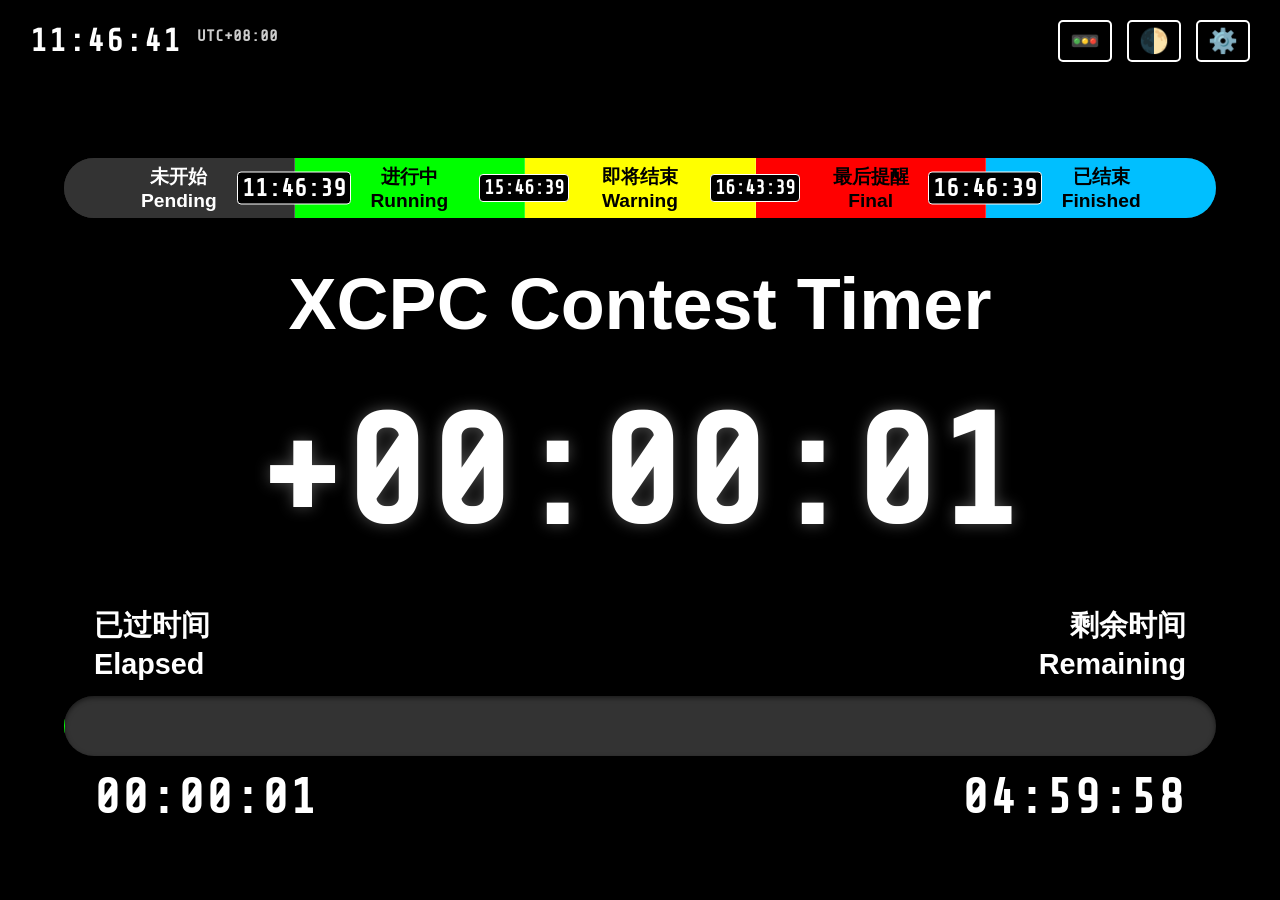
==== index.html @ 19e82dc2 "Initial commit" ====
<!DOCTYPE html>
<html lang="zh-CN">

<head>
    <meta charset="UTF-8">
    <meta name="viewport" content="width=device-width, initial-scale=1.0">
    <title>TIME</title>
    <link rel="icon" href="data:image/svg+xml,<svg xmlns=%22http://www.w3.org/2000/svg%22 viewBox=%220 0 100 100%22><text y=%22.9em%22 font-size=%2290%22>⏳</text></svg>">
    <link rel="stylesheet" href="style.css">
</head>

<body class="dark-mode">
    <div id="settings-modal" class="modal hidden">
        <div class="modal-content">
            <h2 style="margin-bottom: 5px;">设置</h2>
            <div style="text-align: center; font-size: 0.9rem; opacity: 0.9; font-weight: bold; margin-bottom: 20px; text-transform: uppercase; font-family: 'Share Tech Mono', monospace;">Settings</div>
            <div class="form-group">
                <label for="timezone-offset">时区调整 Time Zone (UTC Offset)</label>
                <div style="display: flex; gap: 5px;">
                    <input type="text" id="timezone-offset" placeholder="+08:00" value="+08:00" style="text-align: left; flex: 1;">
                    <button type="button" id="tz-btn-down" style="padding: 0 15px; font-size: 1.5rem; flex-shrink: 0;" title="减少时区">-</button>
                    <button type="button" id="tz-btn-up" style="padding: 0 15px; font-size: 1.5rem; flex-shrink: 0;" title="增加时区">+</button>
                </div>
            </div>
            <div class="form-group">
                <label for="page-title">页面标题 Page Title</label>
                <input type="text" id="page-title" value="TIME">
            </div>
            <div class="form-group">
                <label for="start-time">开始时间 Start Time</label>
                <input type="datetime-local" id="start-time" step="1">
            </div>
            <div class="form-group">
                <label for="end-time">结束时间 End Time</label>
                <input type="datetime-local" id="end-time" step="1">
            </div>
            <div class="form-group">
                <label for="warning-ratio">提醒比例 Warning Ratio</label>
                <div style="display: flex; gap: 5px;">
                    <input type="text" id="warning-ratio" value="0.20" style="text-align: left; flex: 1;" title="比例">
                    <div style="position: relative; flex: 1;">
                        <input type="text" id="warning-time" style="text-align: left; padding-right: 35px; width: 100%;" title="对应时间">
                        <span style="position: absolute; right: 10px; top: 50%; transform: translateY(-50%); opacity: 0.8; font-size: 0.9rem; pointer-events: none; font-family: 'Share Tech Mono', monospace;">min</span>
                    </div>
                    <button type="button" id="wr-btn-down" style="padding: 0 15px; font-size: 1.5rem; flex-shrink: 0;" title="减少">-</button>
                    <button type="button" id="wr-btn-up" style="padding: 0 15px; font-size: 1.5rem; flex-shrink: 0;" title="增加">+</button>
                </div>
            </div>
            <div class="form-group">
                <label for="final-warning">最后提醒 Final Warning</label>
                <div style="display: flex; gap: 5px;">
                    <div style="position: relative; flex: 1;">
                        <input type="text" id="final-warning" value="3" style="text-align: left; padding-right: 35px;">
                        <span style="position: absolute; right: 10px; top: 50%; transform: translateY(-50%); opacity: 0.8; font-size: 0.9rem; pointer-events: none; font-family: 'Share Tech Mono', monospace;">min</span>
                    </div>
                    <button type="button" id="fw-btn-down" style="padding: 0 15px; font-size: 1.5rem; flex-shrink: 0;" title="减少">-</button>
                    <button type="button" id="fw-btn-up" style="padding: 0 15px; font-size: 1.5rem; flex-shrink: 0;" title="增加">+</button>
                </div>
            </div>
            <div class="modal-actions">
                <button id="save-settings-btn" style="display: flex; flex-direction: column; align-items: center; gap: 4px; margin: 0 auto;">
                    <span style="font-weight: bold;">保存关闭</span>
                    <span style="font-size: 0.8em; opacity: 0.9; font-weight: bold; font-family: 'Share Tech Mono', monospace;">Save & Close</span>
                </button>
            </div>
        </div>
    </div>

    <header>
        <div class="top-left">
            <span id="current-time-display" class="time-text small-clock" title="当前时间">00:00:00</span>
            <sup id="timezone-display" class="timezone-sup" title="当前时区">UTC</sup>
        </div>
        <div class="top-right">
            <button id="legend-toggle" title="显示/隐藏说明进度条">🚥</button>
            <button id="theme-toggle" title="切换纯黑 / 纯白模式">🌓</button>
            <button id="settings-toggle" title="设定">⚙️</button>
        </div>
    </header>

    <main class="center-stage">
        <div id="legend-bar-container" class="legend-container">
            <div class="legend-segment empty-segment">
                <span class="cn">未开始</span>
                <span class="en">Pending</span>
                <div id="marker-1" class="legend-marker"></div>
            </div>
            <div class="legend-segment green-segment">
                <span class="cn">进行中</span>
                <span class="en">Running</span>
                <div id="marker-2" class="legend-marker"></div>
            </div>
            <div class="legend-segment yellow-segment">
                <span class="cn">即将结束</span>
                <span class="en">Warning</span>
                <div id="marker-3" class="legend-marker"></div>
            </div>
            <div class="legend-segment red-segment">
                <span class="cn">最后提醒</span>
                <span class="en">Final</span>
                <div id="marker-4" class="legend-marker"></div>
            </div>
            <div class="legend-segment blue-segment">
                <span class="cn">已结束</span>
                <span class="en">Finished</span>
            </div>
        </div>
        
        <h1 id="main-title">TIME</h1>
        <div class="big-text-container">
            <div id="big-text" class="time-text display-clock">+00:00:00</div>
        </div>

        <div class="progress-section">
            <div class="progress-labels-top">
                <div class="left-text">
                    <span class="label">已过时间</span>
                    <span class="label">Elapsed</span>
                </div>
                <div class="right-text">
                    <span class="label">剩余时间</span>
                    <span class="label">Remaining</span>
                </div>
            </div>

            <div class="progress-bar-container">
                <div id="progress-bar-fill" class="progress-bar"></div>
            </div>

            <div class="progress-labels-bottom">
                <div class="left-time">
                    <span id="elapsed-time" class="time-text medium-clock">00:00:00</span>
                </div>
                <div class="right-time">
                    <span id="remaining-time" class="time-text medium-clock">00:00:00</span>
                </div>
            </div>
        </div>
    </main>

    <script src="script.js"></script>
</body>

</html>
---- style.css ----
@font-face {
    font-family: 'Share Tech Mono';
    src: url('./ShareTechMono.woff2') format('woff2');
    font-weight: normal;
    font-style: normal;
    font-display: swap;
}

:root {
    --bg-color: #ffffff;
    --text-color: #000000;
    --bar-bg: #dddddd;
    --modal-bg: rgba(255, 255, 255, 0.95);
    --modal-border: #000000;
}

body.dark-mode {
    --bg-color: #000000;
    --text-color: #ffffff;
    --bar-bg: #333333;
    --modal-bg: rgba(0, 0, 0, 0.95);
    --modal-border: #ffffff;
}

* {
    box-sizing: border-box;
    margin: 0;
    padding: 0;
}

body {
    background-color: var(--bg-color);
    color: var(--text-color);
    font-family: -apple-system, BlinkMacSystemFont, "Segoe UI", Roboto, Helvetica, Arial, sans-serif;
    transition: background-color 0.3s, color 0.3s;
    height: 100vh;
    display: flex;
    flex-direction: column;
    overflow: hidden;
}

.time-text {
    font-family: 'Share Tech Mono', Consolas, 'Courier New', monospace;
    font-weight: bold;
    letter-spacing: 2px;
}

header {
    display: flex;
    justify-content: space-between;
    padding: 20px 30px;
}

.top-left {
    display: flex;
    align-items: center;
    gap: 15px;
}

.label {
    font-size: 1.8rem;
    font-weight: bold;
}

.small-clock {
    font-size: 2rem;
}

.timezone-sup {
    font-family: 'Share Tech Mono', Consolas, monospace;
    font-size: 1rem;
    font-weight: bold;
    opacity: 0.8;
    transform: translateY(-5px);
}

.top-right {
    display: flex;
    gap: 15px;
}

button {
    background: none;
    border: 2px solid var(--text-color);
    color: var(--text-color);
    font-size: 1.5rem;
    cursor: pointer;
    padding: 5px 10px;
    border-radius: 5px;
    font-family: inherit;
    transition: transform 0.2s;
}

button:hover {
    transform: scale(1.05);
}

.center-stage {
    flex: 1;
    display: flex;
    flex-direction: column;
    justify-content: center;
    align-items: center;
    padding: 0 5%;
}

#main-title {
    font-size: 4.5rem;
    margin-bottom: 2vh;
    text-align: center;
}

.big-text-container {
    height: 25vh;
    display: flex;
    justify-content: center;
    align-items: center;
}

.display-clock {
    font-size: 12vw;
    text-shadow: 0 0 10px rgba(0, 0, 0, 0.5);
    line-height: 1;
}

body.dark-mode .display-clock {
    text-shadow: 0 0 15px rgba(255, 255, 255, 0.3);
}

.progress-section {
    width: 100%;
    margin-top: 2vh;
}

.progress-labels-top {
    display: flex;
    justify-content: space-between;
    margin-bottom: 15px;
    padding: 0 30px;
    width: 100%;
}

.progress-labels-bottom {
    display: flex;
    justify-content: space-between;
    margin-top: 15px;
    padding: 0 30px;
    width: 100%;
}

.left-text,
.right-text {
    display: flex;
    flex-direction: column;
    gap: 2px;
}

.right-text {
    align-items: flex-end;
}

.left-time {
    display: flex;
    justify-content: flex-start;
}

.right-time {
    display: flex;
    justify-content: flex-end;
}

.medium-clock {
    font-size: 3rem;
}

.progress-bar-container {
    width: 100%;
    height: 60px;
    background-color: var(--bar-bg);
    border-radius: 30px;
    overflow: hidden;
    box-shadow: inset 0 2px 5px rgba(0, 0, 0, 0.5);
}

.progress-bar {
    height: 100%;
    width: 0%;
    background-color: #00ff00;
    transition: width 1s linear, background-color 0.5s;
}

.modal {
    position: fixed;
    top: 0;
    left: 0;
    width: 100vw;
    height: 100vh;
    background: rgba(0, 0, 0, 0.5);
    display: flex;
    justify-content: center;
    align-items: center;
    z-index: 1000;
}

.modal.hidden {
    display: none;
}

.modal-content {
    background-color: var(--modal-bg);
    border: 2px solid var(--modal-border);
    padding: 30px;
    border-radius: 10px;
    width: 90%;
    max-width: 500px;
}

.modal-content h2 {
    margin-bottom: 20px;
    text-align: center;
}

.form-group {
    margin-bottom: 15px;
}

.form-group label {
    display: block;
    margin-bottom: 5px;
    font-weight: bold;
}

.form-group input {
    width: 100%;
    padding: 10px;
    font-size: 1rem;
    border: 1px solid var(--modal-border);
    border-radius: 5px;
    background: var(--bg-color);
    color: var(--text-color);
    font-family: inherit;
}

.color-scheme-dark input[type="datetime-local"]::-webkit-calendar-picker-indicator {
    filter: invert(1);
}

.modal-actions {
    margin-top: 25px;
    text-align: center;
}

.modal-actions button {
    padding: 10px 20px;
    font-size: 1.2rem;
}

@media (max-width: 900px) {
    .medium-clock {
        font-size: 2rem;
    }

    .label {
        font-size: 1.4rem;
    }

    .display-clock {
        font-size: 15vw;
    }
}

.legend-container {
    display: flex;
    width: 100%;
    height: 60px;
    background-color: var(--bar-bg);
    margin-bottom: 5vh;
    border-radius: 30px;
    box-shadow: inset 0 2px 5px rgba(0, 0, 0, 0.5);
    overflow: hidden;
    transition: opacity 0.3s, height 0.3s, margin-bottom 0.3s, padding 0.3s;
}

.legend-container.hidden {
    opacity: 0;
    height: 0;
    margin-bottom: 0;
    padding: 0;
    pointer-events: none;
}

.legend-segment {
    flex: 1;
    display: flex;
    flex-direction: column;
    justify-content: center;
    align-items: center;
    padding: 8px 0;
    font-size: 0.8rem;
    font-weight: bold;
    border-right: 1px solid rgba(0, 0, 0, 0.2);
    position: relative;
}

.legend-marker {
    position: absolute;
    right: 0;
    top: 50%;
    transform: translate(50%, -50%);
    background: var(--bg-color);
    color: var(--text-color);
    font-family: 'Share Tech Mono', Consolas, monospace;
    font-size: 1.2rem;
    padding: 2px 4px;
    border-radius: 4px;
    border: 1px solid var(--text-color);
    z-index: 10;
    white-space: nowrap;
}

#marker-1, #marker-4 {
    font-size: 1.5rem;
}

body.dark-mode .legend-segment {
    border-right: 1px solid rgba(255, 255, 255, 0.2);
}

.legend-segment:last-child {
    border-right: none !important;
}

.empty-segment {
    background-color: var(--bar-bg);
    color: var(--text-color);
}

.passed-segment {
    background-color: var(--bar-bg) !important;
    color: var(--text-color) !important;
}

.green-segment {
    background-color: #00ff00;
    color: #000;
}

.yellow-segment {
    background-color: #ffff00;
    color: #000;
}

.red-segment {
    background-color: #ff0000;
    color: #000;
}

.blue-segment {
    background-color: #00bfff;
    color: #000;
}

.cn {
    font-size: 1.2rem;
}

.en {
    font-size: 1.2rem;
}
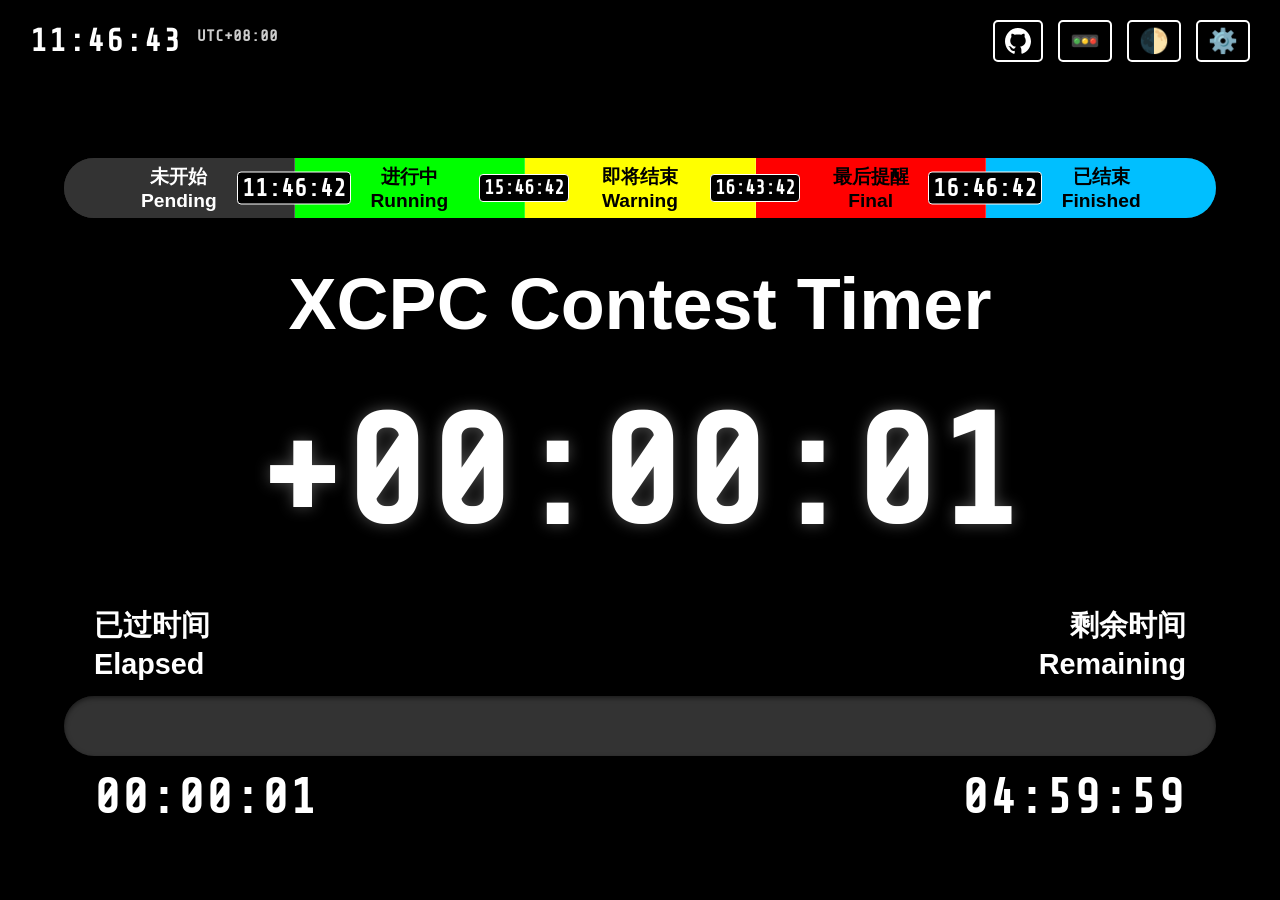
==== commit 1852efb3: "Add GitHub icons" ====
--- a/index.html
+++ b/index.html
@@ -5,7 +5,7 @@
     <meta charset="UTF-8">
     <meta name="viewport" content="width=device-width, initial-scale=1.0">
     <title>TIME</title>
-    <link rel="icon" href="data:image/svg+xml,<svg xmlns=%22http://www.w3.org/2000/svg%22 viewBox=%220 0 100 100%22><text y=%22.9em%22 font-size=%2290%22>⏳</text></svg>">
+    <link rel="icon" type="image/webp" href="img/hourglass-not-done-microsoft.webp">
     <link rel="stylesheet" href="style.css">
 </head>
 
@@ -72,7 +72,11 @@
             <sup id="timezone-display" class="timezone-sup" title="当前时区">UTC</sup>
         </div>
         <div class="top-right">
-            <button id="legend-toggle" title="显示/隐藏说明进度条">🚥</button>
+            <a id="github-link" class="icon-link" href="https://github.com/zeyu10/xcpc-contest-timer" target="_blank" rel="noopener noreferrer" title="GitHub" aria-label="GitHub">
+                <img class="icon-logo icon-logo-black" src="img/GitHub_Invertocat_Black.svg" alt="GitHub">
+                <img class="icon-logo icon-logo-white" src="img/GitHub_Invertocat_White.svg" alt="GitHub">
+            </a>
+            <button id="legend-toggle" title="显示 / 隐藏说明进度条">🚥</button>
             <button id="theme-toggle" title="切换纯黑 / 纯白模式">🌓</button>
             <button id="settings-toggle" title="设定">⚙️</button>
         </div>
--- a/style.css
+++ b/style.css
@@ -93,6 +93,41 @@
 
 button:hover {
     transform: scale(1.05);
+}
+
+.icon-link {
+    display: inline-flex;
+    align-items: center;
+    justify-content: center;
+    border: 2px solid var(--text-color);
+    border-radius: 5px;
+    padding: 5px 10px;
+    color: var(--text-color);
+    text-decoration: none;
+    cursor: pointer;
+    transition: transform 0.2s;
+}
+
+.icon-link:hover {
+    transform: scale(1.05);
+}
+
+.icon-logo {
+    display: block;
+    height: 1.6rem;
+    width: auto;
+}
+
+.icon-logo-white {
+    display: none;
+}
+
+body.dark-mode .icon-logo-black {
+    display: none;
+}
+
+body.dark-mode .icon-logo-white {
+    display: block;
 }
 
 .center-stage {
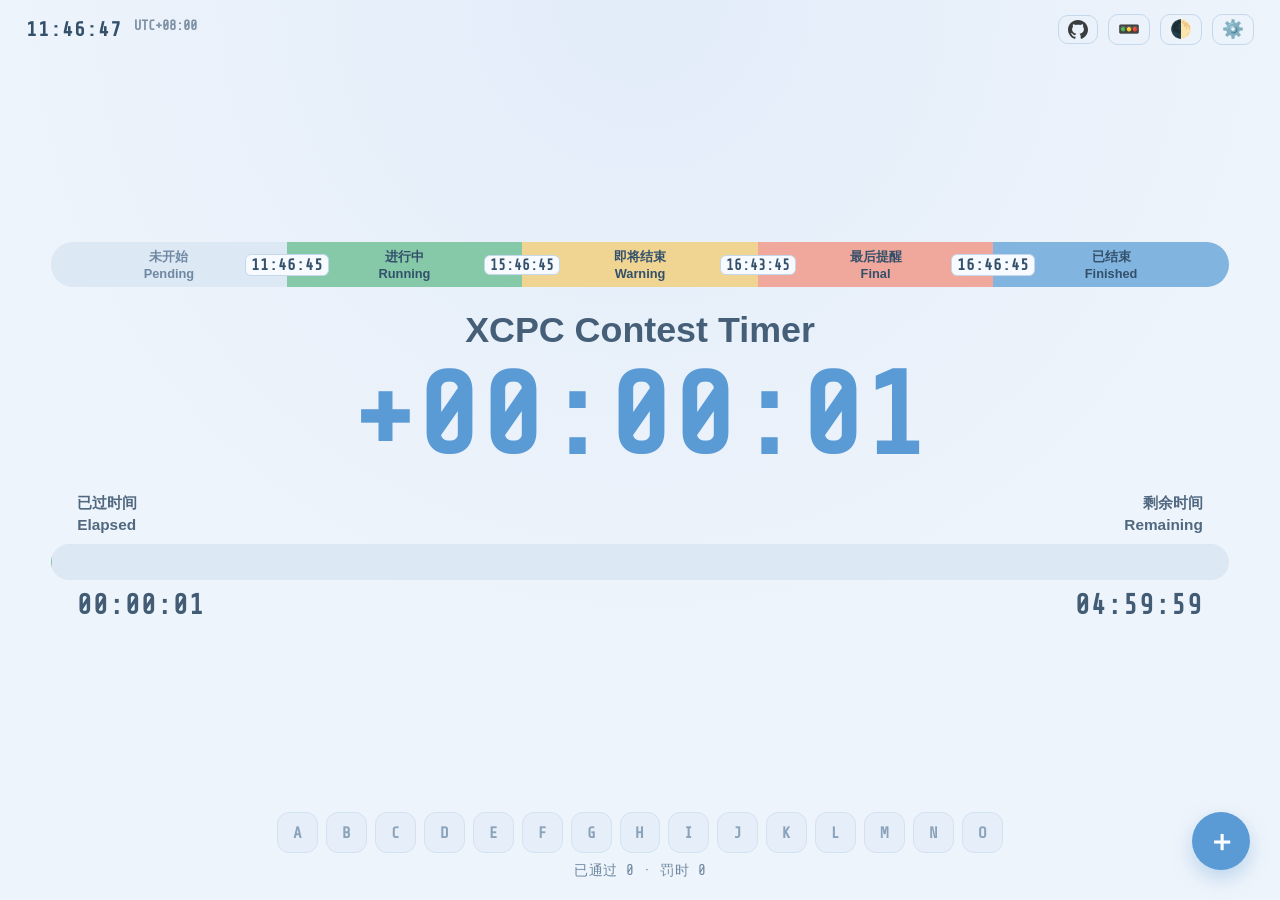
==== commit 684ce891: "feat: add submission and penalty calculation" ====
--- a/index.html
+++ b/index.html
@@ -9,11 +9,11 @@
     <link rel="stylesheet" href="style.css">
 </head>
 
-<body class="dark-mode">
+<body>
     <div id="settings-modal" class="modal hidden">
         <div class="modal-content">
             <h2 style="margin-bottom: 5px;">设置</h2>
-            <div style="text-align: center; font-size: 0.9rem; opacity: 0.9; font-weight: bold; margin-bottom: 20px; text-transform: uppercase; font-family: 'Share Tech Mono', monospace;">Settings</div>
+            <div style="text-align: center; font-size: 0.9rem; opacity: 0.9; font-weight: bold; margin-bottom: 14px; text-transform: uppercase; font-family: 'Share Tech Mono', monospace;">Settings</div>
             <div class="form-group">
                 <label for="timezone-offset">时区调整 Time Zone (UTC Offset)</label>
                 <div style="display: flex; gap: 5px;">
@@ -57,6 +57,31 @@
                     <button type="button" id="fw-btn-up" style="padding: 0 15px; font-size: 1.5rem; flex-shrink: 0;" title="增加">+</button>
                 </div>
             </div>
+            <div style="display: flex; gap: 12px;">
+                <div class="form-group" style="flex: 1; min-width: 0;">
+                    <label for="wrong-penalty">错误罚时 Penalty</label>
+                    <div style="display: flex; gap: 4px;">
+                        <div style="position: relative; flex: 1; min-width: 0;">
+                            <input type="text" id="wrong-penalty" value="20" style="text-align: left; padding-right: 30px;" title="每道已通过题目在 AC 前的每次错误提交所加的罚时（分钟）">
+                            <span style="position: absolute; right: 6px; top: 50%; transform: translateY(-50%); opacity: 0.8; font-size: 0.8rem; pointer-events: none; font-family: 'Share Tech Mono', monospace;">min</span>
+                        </div>
+                        <button type="button" id="wp-btn-down" style="padding: 0 9px; font-size: 1.2rem; flex-shrink: 0;" title="减少">-</button>
+                        <button type="button" id="wp-btn-up" style="padding: 0 9px; font-size: 1.2rem; flex-shrink: 0;" title="增加">+</button>
+                    </div>
+                </div>
+                <div class="form-group" style="flex: 1; min-width: 0;">
+                    <label for="problem-count">题目数量 Problems</label>
+                    <div style="display: flex; gap: 4px;">
+                        <input type="text" id="problem-count" value="15" style="text-align: left; flex: 1; min-width: 0;" title="罚时板显示的题目数量 (1-26)，从 A 开始命名">
+                        <button type="button" id="pc-btn-down" style="padding: 0 9px; font-size: 1.2rem; flex-shrink: 0;" title="减少">-</button>
+                        <button type="button" id="pc-btn-up" style="padding: 0 9px; font-size: 1.2rem; flex-shrink: 0;" title="增加">+</button>
+                    </div>
+                </div>
+            </div>
+            <div class="form-group" style="display: flex; align-items: center; justify-content: space-between; gap: 10px; flex-wrap: wrap; margin-bottom: 0;">
+                <span style="font-size: 0.85rem; color: var(--text-muted);">记录保存在本机浏览器 / Saved locally</span>
+                <button type="button" id="pb-reset-settings" style="font-size: 0.85rem; padding: 5px 10px;">清空罚时板 Clear</button>
+            </div>
             <div class="modal-actions">
                 <button id="save-settings-btn" style="display: flex; flex-direction: column; align-items: center; gap: 4px; margin: 0 auto;">
                     <span style="font-weight: bold;">保存关闭</span>
@@ -77,7 +102,7 @@
                 <img class="icon-logo icon-logo-white" src="img/GitHub_Invertocat_White.svg" alt="GitHub">
             </a>
             <button id="legend-toggle" title="显示 / 隐藏说明进度条">🚥</button>
-            <button id="theme-toggle" title="切换纯黑 / 纯白模式">🌓</button>
+            <button id="theme-toggle" title="切换深色 / 浅色模式">🌓</button>
             <button id="settings-toggle" title="设定">⚙️</button>
         </div>
     </header>
@@ -142,6 +167,28 @@
         </div>
     </main>
 
+    <section id="penalty-board" class="penalty-board">
+        <div id="pb-grid" class="pb-grid"></div>
+        <div class="pb-summary"><span id="pb-summary-text">0 题 · 罚时 0</span></div>
+    </section>
+
+    <button id="pb-add" class="pb-add" title="记录一次提交" aria-label="记录一次提交">＋</button>
+
+    <div id="pb-sheet" class="pb-sheet hidden">
+        <div class="pb-sheet-head">
+            <span>记录提交 / Submit</span>
+            <button id="pb-sheet-close" class="pb-sheet-close" title="关闭">×</button>
+        </div>
+        <div id="pb-picker" class="pb-picker"></div>
+        <div class="pb-sheet-actions">
+            <button id="pb-ac" class="pb-choice pb-choice-ac">正确</button>
+            <button id="pb-wa" class="pb-choice pb-choice-wa">错误</button>
+        </div>
+        <div class="pb-sheet-hint">选题目 → 点「正确」或「错误」<br>点击已记录的字母可清除该题</div>
+    </div>
+
+    <div id="toast"></div>
+
     <script src="script.js"></script>
 </body>
 
--- a/style.css
+++ b/style.css
@@ -6,20 +6,59 @@
     font-display: swap;
 }
 
+/* ===== 淡蓝色主题 / Soft blue theme ===== */
 :root {
-    --bg-color: #ffffff;
-    --text-color: #000000;
-    --bar-bg: #dddddd;
-    --modal-bg: rgba(255, 255, 255, 0.95);
-    --modal-border: #000000;
+    --bg-color: #eef4fb;
+    --bg-glow: #e2ecf9;
+    --text-color: #35506b;
+    --text-muted: #6f88a1;
+    --bar-bg: #dde8f5;
+    --modal-bg: #f7fbff;
+    --modal-border: #c3d8ec;
+    --accent: #5b9bd5;
+    --accent-soft: #d6e7f7;
+
+    --phase-run: #86c9a8;
+    --phase-warn: #f0d492;
+    --phase-final: #f0a79c;
+    --phase-done: #82b4e0;
+
+    --ok-bg: #d9f0e3;
+    --ok-border: #a2d8bd;
+    --ok-text: #3d8862;
+    --bad-bg: #fbe5e1;
+    --bad-border: #f0bdb4;
+    --bad-text: #c06a5d;
+    --idle-bg: #e6eff9;
+    --idle-border: #d3e2f1;
+    --idle-text: #8ba3ba;
 }
 
 body.dark-mode {
-    --bg-color: #000000;
-    --text-color: #ffffff;
-    --bar-bg: #333333;
-    --modal-bg: rgba(0, 0, 0, 0.95);
-    --modal-border: #ffffff;
+    --bg-color: #16232f;
+    --bg-glow: #1b2b3a;
+    --text-color: #d3e3f2;
+    --text-muted: #8ba4bb;
+    --bar-bg: #223648;
+    --modal-bg: #1b2b3a;
+    --modal-border: #35536b;
+    --accent: #6fa8dc;
+    --accent-soft: #24405a;
+
+    --phase-run: #4e8f72;
+    --phase-warn: #a8863f;
+    --phase-final: #a85c50;
+    --phase-done: #3f6f9e;
+
+    --ok-bg: #1e3a31;
+    --ok-border: #3a7a60;
+    --ok-text: #85d9ae;
+    --bad-bg: #3a2528;
+    --bad-border: #7d4b46;
+    --bad-text: #f0a79c;
+    --idle-bg: #1e2f3f;
+    --idle-border: #2c4257;
+    --idle-text: #7c93a8;
 }
 
 * {
@@ -30,6 +69,7 @@
 
 body {
     background-color: var(--bg-color);
+    background-image: radial-gradient(circle at 50% 0%, var(--bg-glow) 0%, var(--bg-color) 60%);
     color: var(--text-color);
     font-family: -apple-system, BlinkMacSystemFont, "Segoe UI", Roboto, Helvetica, Arial, sans-serif;
     transition: background-color 0.3s, color 0.3s;
@@ -48,189 +88,535 @@
 header {
     display: flex;
     justify-content: space-between;
-    padding: 20px 30px;
+    align-items: center;
+    padding: 14px 26px;
+    flex: 0 0 auto;
 }
 
 .top-left {
     display: flex;
     align-items: center;
-    gap: 15px;
+    gap: 12px;
 }
 
 .label {
+    font-size: clamp(0.85rem, 1.2vw, 1.25rem);
+    font-weight: bold;
+    opacity: 0.85;
+}
+
+.small-clock {
+    font-size: clamp(1.1rem, 1.6vw, 1.7rem);
+    letter-spacing: 1px;
+}
+
+.timezone-sup {
+    font-family: 'Share Tech Mono', Consolas, monospace;
+    font-size: 0.85rem;
+    font-weight: bold;
+    opacity: 0.6;
+    transform: translateY(-4px);
+}
+
+.top-right {
+    display: flex;
+    gap: 10px;
+    align-items: center;
+}
+
+button {
+    background: none;
+    border: 1.5px solid var(--modal-border);
+    color: var(--text-color);
+    font-size: 1.3rem;
+    cursor: pointer;
+    padding: 5px 10px;
+    border-radius: 10px;
+    font-family: inherit;
+    transition: transform 0.15s, background-color 0.2s, border-color 0.2s;
+}
+
+button:hover {
+    transform: translateY(-1px);
+    border-color: var(--accent);
+}
+
+header button,
+header .icon-link {
+    font-size: 1.1rem;
+    padding: 4px 9px;
+}
+
+.icon-link {
+    display: inline-flex;
+    align-items: center;
+    justify-content: center;
+    border: 1.5px solid var(--modal-border);
+    border-radius: 10px;
+    padding: 4px 9px;
+    color: var(--text-color);
+    text-decoration: none;
+    cursor: pointer;
+    transition: transform 0.15s, border-color 0.2s;
+}
+
+.icon-link:hover {
+    transform: translateY(-1px);
+    border-color: var(--accent);
+}
+
+.icon-logo {
+    display: block;
+    height: 1.2rem;
+    width: auto;
+    opacity: 0.75;
+}
+
+.icon-logo-white {
+    display: none;
+}
+
+body.dark-mode .icon-logo-black {
+    display: none;
+}
+
+body.dark-mode .icon-logo-white {
+    display: block;
+}
+
+.center-stage {
+    flex: 1 1 auto;
+    min-height: 0;
+    display: flex;
+    flex-direction: column;
+    justify-content: center;
+    align-items: center;
+    padding: 0 4%;
+}
+
+#main-title {
+    font-size: clamp(1.4rem, 2.8vw, 2.6rem);
+    font-weight: 600;
+    margin-bottom: 1vh;
+    text-align: center;
+    color: var(--text-color);
+    opacity: 0.9;
+}
+
+.big-text-container {
+    display: flex;
+    justify-content: center;
+    align-items: center;
+}
+
+.display-clock {
+    font-size: min(9vw, 14vh);
+    line-height: 1;
+    color: var(--accent);
+    transition: color 0.4s;
+}
+
+.display-clock[data-phase="warn"] {
+    color: var(--phase-warn);
+}
+
+.display-clock[data-phase="final"] {
+    color: var(--phase-final);
+}
+
+.display-clock[data-phase="done"] {
+    color: var(--phase-done);
+}
+
+.progress-section {
+    width: 100%;
+    margin-top: 2vh;
+}
+
+.progress-labels-top {
+    display: flex;
+    justify-content: space-between;
+    margin-bottom: 10px;
+    padding: 0 26px;
+    width: 100%;
+}
+
+.progress-labels-bottom {
+    display: flex;
+    justify-content: space-between;
+    margin-top: 10px;
+    padding: 0 26px;
+    width: 100%;
+}
+
+.left-text,
+.right-text {
+    display: flex;
+    flex-direction: column;
+    gap: 2px;
+}
+
+.right-text {
+    align-items: flex-end;
+}
+
+.left-time {
+    display: flex;
+    justify-content: flex-start;
+}
+
+.right-time {
+    display: flex;
+    justify-content: flex-end;
+}
+
+.medium-clock {
+    font-size: clamp(1.15rem, 2.1vw, 2.1rem);
+    letter-spacing: 1px;
+    color: var(--text-color);
+    opacity: 0.92;
+}
+
+.progress-bar-container {
+    width: 100%;
+    height: clamp(26px, 4vh, 46px);
+    background-color: var(--bar-bg);
+    border-radius: 30px;
+    overflow: hidden;
+}
+
+.progress-bar {
+    height: 100%;
+    width: 0%;
+    background-color: var(--phase-run);
+    transition: width 1s linear, background-color 0.5s;
+}
+
+.progress-bar[data-phase="pending"] {
+    background-color: var(--idle-border);
+}
+
+.progress-bar[data-phase="warn"] {
+    background-color: var(--phase-warn);
+}
+
+.progress-bar[data-phase="final"] {
+    background-color: var(--phase-final);
+}
+
+.progress-bar[data-phase="done"] {
+    background-color: var(--phase-done);
+}
+
+/* ===== 阶段图例 / Legend ===== */
+.legend-container {
+    display: flex;
+    width: 100%;
+    height: clamp(38px, 5vh, 52px);
+    background-color: var(--bar-bg);
+    margin-bottom: 2.5vh;
+    border-radius: 26px;
+    overflow: hidden;
+    transition: opacity 0.3s, height 0.3s, margin-bottom 0.3s, padding 0.3s;
+    flex: 0 0 auto;
+}
+
+.legend-container.hidden {
+    opacity: 0;
+    height: 0;
+    margin-bottom: 0;
+    padding: 0;
+    pointer-events: none;
+}
+
+.legend-segment {
+    flex: 1;
+    display: flex;
+    flex-direction: column;
+    justify-content: center;
+    align-items: center;
+    padding: 6px 0;
+    font-size: 0.8rem;
+    font-weight: bold;
+    position: relative;
+    color: #33506b;
+}
+
+body.dark-mode .legend-segment {
+    color: #e2eefb;
+}
+
+.legend-marker {
+    position: absolute;
+    right: 0;
+    top: 50%;
+    transform: translate(50%, -50%);
+    background: var(--modal-bg);
+    color: var(--text-color);
+    font-family: 'Share Tech Mono', Consolas, monospace;
+    font-size: 0.9rem;
+    padding: 1px 5px;
+    border-radius: 6px;
+    border: 1px solid var(--modal-border);
+    z-index: 10;
+    white-space: nowrap;
+}
+
+#marker-1,
+#marker-4 {
+    font-size: 1rem;
+}
+
+.legend-segment:last-child {
+    border-right: none !important;
+}
+
+.empty-segment {
+    background-color: var(--bar-bg);
+    color: var(--text-muted);
+}
+
+.passed-segment {
+    background-color: var(--bar-bg) !important;
+    color: var(--text-muted) !important;
+}
+
+.green-segment {
+    background-color: var(--phase-run);
+}
+
+.yellow-segment {
+    background-color: var(--phase-warn);
+}
+
+.red-segment {
+    background-color: var(--phase-final);
+}
+
+.blue-segment {
+    background-color: var(--phase-done);
+}
+
+.cn {
+    font-size: clamp(0.7rem, 1vw, 0.95rem);
+}
+
+.en {
+    font-size: clamp(0.7rem, 1vw, 0.95rem);
+}
+
+/* ===== 罚时板 / Penalty board ===== */
+.penalty-board {
+    flex: 0 0 auto;
+    display: flex;
+    flex-direction: column;
+    align-items: center;
+    gap: 8px;
+    padding: 8px 24px 20px;
+}
+
+.pb-grid {
+    display: flex;
+    flex-wrap: wrap;
+    justify-content: center;
+    gap: 8px;
+    max-width: 100%;
+}
+
+.pb-cell {
+    width: clamp(38px, 3.2vw, 50px);
+    height: clamp(38px, 3.2vw, 50px);
+    padding: 0;
+    border-radius: 12px;
+    border: 1.5px solid var(--idle-border);
+    background-color: var(--idle-bg);
+    color: var(--idle-text);
+    font-family: 'Share Tech Mono', Consolas, monospace;
+    font-size: clamp(1rem, 1.2vw, 1.25rem);
+    font-weight: bold;
+    line-height: 1;
+    letter-spacing: 0;
+    transition: transform 0.15s, background-color 0.25s, border-color 0.25s, color 0.25s;
+}
+
+.pb-cell:hover {
+    transform: translateY(-2px);
+    border-color: var(--accent);
+}
+
+.pb-cell.is-ac {
+    background-color: var(--ok-bg);
+    border-color: var(--ok-border);
+    color: var(--ok-text);
+}
+
+.pb-cell.is-wa {
+    background-color: var(--bad-bg);
+    border-color: var(--bad-border);
+    color: var(--bad-text);
+}
+
+.pb-summary {
+    font-family: 'Share Tech Mono', Consolas, monospace;
+    font-size: 0.9rem;
+    color: var(--text-muted);
+    letter-spacing: 0.5px;
+}
+
+/* 右下角加号 / Floating add button */
+.pb-add {
+    position: fixed;
+    right: 30px;
+    bottom: 30px;
+    width: 58px;
+    height: 58px;
+    padding: 0;
+    border: none;
+    border-radius: 50%;
+    background-color: var(--accent);
+    color: #ffffff;
     font-size: 1.8rem;
     font-weight: bold;
-}
-
-.small-clock {
-    font-size: 2rem;
-}
-
-.timezone-sup {
+    line-height: 1;
+    box-shadow: 0 8px 20px rgba(91, 155, 213, 0.35);
+    z-index: 900;
+    transition: transform 0.15s, box-shadow 0.2s, background-color 0.2s;
+}
+
+.pb-add:hover {
+    transform: translateY(-2px) scale(1.03);
+    box-shadow: 0 10px 24px rgba(91, 155, 213, 0.45);
+    border: none;
+}
+
+/* 记录面板 / Submit sheet */
+.pb-sheet {
+    position: fixed;
+    right: 30px;
+    bottom: 102px;
+    width: min(320px, calc(100vw - 40px));
+    background-color: var(--modal-bg);
+    border: 1.5px solid var(--modal-border);
+    border-radius: 16px;
+    padding: 16px;
+    display: flex;
+    flex-direction: column;
+    gap: 12px;
+    box-shadow: 0 14px 34px rgba(53, 80, 107, 0.16);
+    z-index: 950;
+}
+
+.pb-sheet.hidden {
+    display: none;
+}
+
+.pb-sheet-head {
+    display: flex;
+    align-items: center;
+    justify-content: space-between;
+    font-weight: 600;
+    font-size: 0.95rem;
+    color: var(--text-color);
+}
+
+.pb-sheet-close {
+    border: none;
+    background: none;
+    font-size: 1.2rem;
+    line-height: 1;
+    padding: 0 4px;
+    color: var(--text-muted);
+}
+
+.pb-sheet-close:hover {
+    transform: none;
+    border: none;
+    color: var(--text-color);
+}
+
+.pb-picker {
+    display: flex;
+    flex-wrap: wrap;
+    gap: 6px;
+}
+
+.pb-pick {
+    width: 38px;
+    height: 38px;
+    padding: 0;
+    border-radius: 10px;
+    border: 1.5px solid var(--idle-border);
+    background-color: var(--idle-bg);
+    color: var(--idle-text);
     font-family: 'Share Tech Mono', Consolas, monospace;
     font-size: 1rem;
     font-weight: bold;
-    opacity: 0.8;
-    transform: translateY(-5px);
-}
-
-.top-right {
-    display: flex;
-    gap: 15px;
-}
-
-button {
-    background: none;
-    border: 2px solid var(--text-color);
-    color: var(--text-color);
-    font-size: 1.5rem;
-    cursor: pointer;
-    padding: 5px 10px;
-    border-radius: 5px;
-    font-family: inherit;
-    transition: transform 0.2s;
-}
-
-button:hover {
-    transform: scale(1.05);
-}
-
-.icon-link {
-    display: inline-flex;
-    align-items: center;
-    justify-content: center;
-    border: 2px solid var(--text-color);
-    border-radius: 5px;
-    padding: 5px 10px;
-    color: var(--text-color);
-    text-decoration: none;
-    cursor: pointer;
-    transition: transform 0.2s;
-}
-
-.icon-link:hover {
-    transform: scale(1.05);
-}
-
-.icon-logo {
-    display: block;
-    height: 1.6rem;
-    width: auto;
-}
-
-.icon-logo-white {
-    display: none;
-}
-
-body.dark-mode .icon-logo-black {
-    display: none;
-}
-
-body.dark-mode .icon-logo-white {
-    display: block;
-}
-
-.center-stage {
+    line-height: 1;
+    letter-spacing: 0;
+}
+
+.pb-pick.is-ac {
+    background-color: var(--ok-bg);
+    border-color: var(--ok-border);
+    color: var(--ok-text);
+}
+
+.pb-pick.is-wa {
+    background-color: var(--bad-bg);
+    border-color: var(--bad-border);
+    color: var(--bad-text);
+}
+
+.pb-pick.selected {
+    border-color: var(--accent);
+    box-shadow: 0 0 0 2px var(--accent-soft);
+}
+
+.pb-sheet-actions {
+    display: flex;
+    gap: 10px;
+}
+
+.pb-choice {
     flex: 1;
-    display: flex;
-    flex-direction: column;
-    justify-content: center;
-    align-items: center;
-    padding: 0 5%;
-}
-
-#main-title {
-    font-size: 4.5rem;
-    margin-bottom: 2vh;
+    padding: 11px 0;
+    border-radius: 12px;
+    font-size: 1rem;
+    font-weight: bold;
+}
+
+.pb-choice-ac {
+    background-color: var(--ok-bg);
+    border-color: var(--ok-border);
+    color: var(--ok-text);
+}
+
+.pb-choice-wa {
+    background-color: var(--bad-bg);
+    border-color: var(--bad-border);
+    color: var(--bad-text);
+}
+
+.pb-choice:hover {
+    transform: translateY(-1px);
+}
+
+.pb-sheet-hint {
+    font-size: 0.75rem;
+    line-height: 1.5;
+    color: var(--text-muted);
     text-align: center;
 }
 
-.big-text-container {
-    height: 25vh;
-    display: flex;
-    justify-content: center;
-    align-items: center;
-}
-
-.display-clock {
-    font-size: 12vw;
-    text-shadow: 0 0 10px rgba(0, 0, 0, 0.5);
-    line-height: 1;
-}
-
-body.dark-mode .display-clock {
-    text-shadow: 0 0 15px rgba(255, 255, 255, 0.3);
-}
-
-.progress-section {
-    width: 100%;
-    margin-top: 2vh;
-}
-
-.progress-labels-top {
-    display: flex;
-    justify-content: space-between;
-    margin-bottom: 15px;
-    padding: 0 30px;
-    width: 100%;
-}
-
-.progress-labels-bottom {
-    display: flex;
-    justify-content: space-between;
-    margin-top: 15px;
-    padding: 0 30px;
-    width: 100%;
-}
-
-.left-text,
-.right-text {
-    display: flex;
-    flex-direction: column;
-    gap: 2px;
-}
-
-.right-text {
-    align-items: flex-end;
-}
-
-.left-time {
-    display: flex;
-    justify-content: flex-start;
-}
-
-.right-time {
-    display: flex;
-    justify-content: flex-end;
-}
-
-.medium-clock {
-    font-size: 3rem;
-}
-
-.progress-bar-container {
-    width: 100%;
-    height: 60px;
-    background-color: var(--bar-bg);
-    border-radius: 30px;
-    overflow: hidden;
-    box-shadow: inset 0 2px 5px rgba(0, 0, 0, 0.5);
-}
-
-.progress-bar {
-    height: 100%;
-    width: 0%;
-    background-color: #00ff00;
-    transition: width 1s linear, background-color 0.5s;
-}
-
+/* ===== 设置面板 / Settings modal ===== */
 .modal {
     position: fixed;
     top: 0;
     left: 0;
     width: 100vw;
     height: 100vh;
-    background: rgba(0, 0, 0, 0.5);
+    background: rgba(53, 80, 107, 0.25);
+    backdrop-filter: blur(2px);
     display: flex;
     justify-content: center;
     align-items: center;
@@ -243,37 +629,48 @@
 
 .modal-content {
     background-color: var(--modal-bg);
-    border: 2px solid var(--modal-border);
-    padding: 30px;
-    border-radius: 10px;
+    border: 1.5px solid var(--modal-border);
+    padding: 22px 26px;
+    border-radius: 18px;
     width: 90%;
-    max-width: 500px;
+    max-width: 480px;
+    max-height: 94vh;
+    overflow-y: auto;
+    box-shadow: 0 18px 40px rgba(53, 80, 107, 0.18);
 }
 
 .modal-content h2 {
-    margin-bottom: 20px;
+    margin-bottom: 12px;
     text-align: center;
+    font-size: 1.3rem;
 }
 
 .form-group {
-    margin-bottom: 15px;
+    margin-bottom: 10px;
 }
 
 .form-group label {
     display: block;
-    margin-bottom: 5px;
-    font-weight: bold;
+    margin-bottom: 4px;
+    font-weight: 600;
+    font-size: 0.9rem;
+    color: var(--text-color);
 }
 
 .form-group input {
     width: 100%;
-    padding: 10px;
-    font-size: 1rem;
-    border: 1px solid var(--modal-border);
-    border-radius: 5px;
+    padding: 8px 10px;
+    font-size: 0.95rem;
+    border: 1.5px solid var(--modal-border);
+    border-radius: 10px;
     background: var(--bg-color);
     color: var(--text-color);
     font-family: inherit;
+}
+
+.form-group input:focus {
+    outline: none;
+    border-color: var(--accent);
 }
 
 .color-scheme-dark input[type="datetime-local"]::-webkit-calendar-picker-indicator {
@@ -281,124 +678,109 @@
 }
 
 .modal-actions {
-    margin-top: 25px;
+    position: sticky;
+    bottom: -22px;
+    margin-top: 16px;
+    padding: 12px 0 22px;
     text-align: center;
+    background-color: var(--modal-bg);
+    border-top: 1px solid var(--modal-border);
 }
 
 .modal-actions button {
-    padding: 10px 20px;
-    font-size: 1.2rem;
-}
-
+    padding: 10px 24px;
+    font-size: 1.05rem;
+    border-radius: 14px;
+    background-color: var(--accent);
+    border-color: var(--accent);
+    color: #ffffff;
+}
+
+.modal-actions button:hover {
+    background-color: var(--accent);
+    border-color: var(--accent);
+}
+
+/* ===== 提示 / Toast ===== */
+#toast {
+    position: fixed;
+    left: 50%;
+    bottom: 34px;
+    transform: translate(-50%, 14px);
+    background-color: var(--modal-bg);
+    color: var(--text-color);
+    border: 1.5px solid var(--modal-border);
+    border-radius: 12px;
+    padding: 9px 20px;
+    font-weight: 600;
+    font-size: 0.9rem;
+    opacity: 0;
+    pointer-events: none;
+    transition: opacity 0.25s, transform 0.25s;
+    box-shadow: 0 10px 24px rgba(53, 80, 107, 0.15);
+    z-index: 2000;
+    max-width: 90vw;
+    text-align: center;
+}
+
+#toast.show {
+    opacity: 1;
+    transform: translate(-50%, 0);
+}
+
+/* ===== 小屏适配 / Small screens ===== */
 @media (max-width: 900px) {
     .medium-clock {
-        font-size: 2rem;
+        font-size: 1.3rem;
     }
 
     .label {
-        font-size: 1.4rem;
+        font-size: 0.95rem;
     }
 
     .display-clock {
-        font-size: 15vw;
-    }
-}
-
-.legend-container {
-    display: flex;
-    width: 100%;
-    height: 60px;
-    background-color: var(--bar-bg);
-    margin-bottom: 5vh;
-    border-radius: 30px;
-    box-shadow: inset 0 2px 5px rgba(0, 0, 0, 0.5);
-    overflow: hidden;
-    transition: opacity 0.3s, height 0.3s, margin-bottom 0.3s, padding 0.3s;
-}
-
-.legend-container.hidden {
-    opacity: 0;
-    height: 0;
-    margin-bottom: 0;
-    padding: 0;
-    pointer-events: none;
-}
-
-.legend-segment {
-    flex: 1;
-    display: flex;
-    flex-direction: column;
-    justify-content: center;
-    align-items: center;
-    padding: 8px 0;
-    font-size: 0.8rem;
-    font-weight: bold;
-    border-right: 1px solid rgba(0, 0, 0, 0.2);
-    position: relative;
-}
-
-.legend-marker {
-    position: absolute;
-    right: 0;
-    top: 50%;
-    transform: translate(50%, -50%);
-    background: var(--bg-color);
-    color: var(--text-color);
-    font-family: 'Share Tech Mono', Consolas, monospace;
-    font-size: 1.2rem;
-    padding: 2px 4px;
-    border-radius: 4px;
-    border: 1px solid var(--text-color);
-    z-index: 10;
-    white-space: nowrap;
-}
-
-#marker-1, #marker-4 {
-    font-size: 1.5rem;
-}
-
-body.dark-mode .legend-segment {
-    border-right: 1px solid rgba(255, 255, 255, 0.2);
-}
-
-.legend-segment:last-child {
-    border-right: none !important;
-}
-
-.empty-segment {
-    background-color: var(--bar-bg);
-    color: var(--text-color);
-}
-
-.passed-segment {
-    background-color: var(--bar-bg) !important;
-    color: var(--text-color) !important;
-}
-
-.green-segment {
-    background-color: #00ff00;
-    color: #000;
-}
-
-.yellow-segment {
-    background-color: #ffff00;
-    color: #000;
-}
-
-.red-segment {
-    background-color: #ff0000;
-    color: #000;
-}
-
-.blue-segment {
-    background-color: #00bfff;
-    color: #000;
-}
-
-.cn {
-    font-size: 1.2rem;
-}
-
-.en {
-    font-size: 1.2rem;
-}+        font-size: min(13vw, 11vh);
+    }
+
+    .pb-cell {
+        width: 34px;
+        height: 34px;
+        border-radius: 9px;
+        font-size: 0.95rem;
+    }
+
+    .pb-add {
+        right: 18px;
+        bottom: 18px;
+        width: 52px;
+        height: 52px;
+    }
+
+    .pb-sheet {
+        right: 18px;
+        bottom: 82px;
+    }
+}
+
+@media (max-height: 760px) {
+    #main-title {
+        font-size: 1.3rem;
+        margin-bottom: 0.4vh;
+    }
+
+    .legend-container {
+        margin-bottom: 1.4vh;
+    }
+
+    .progress-section {
+        margin-top: 1.2vh;
+    }
+
+    .progress-labels-top {
+        margin-bottom: 6px;
+    }
+
+    .progress-labels-bottom {
+        margin-top: 6px;
+    }
+}
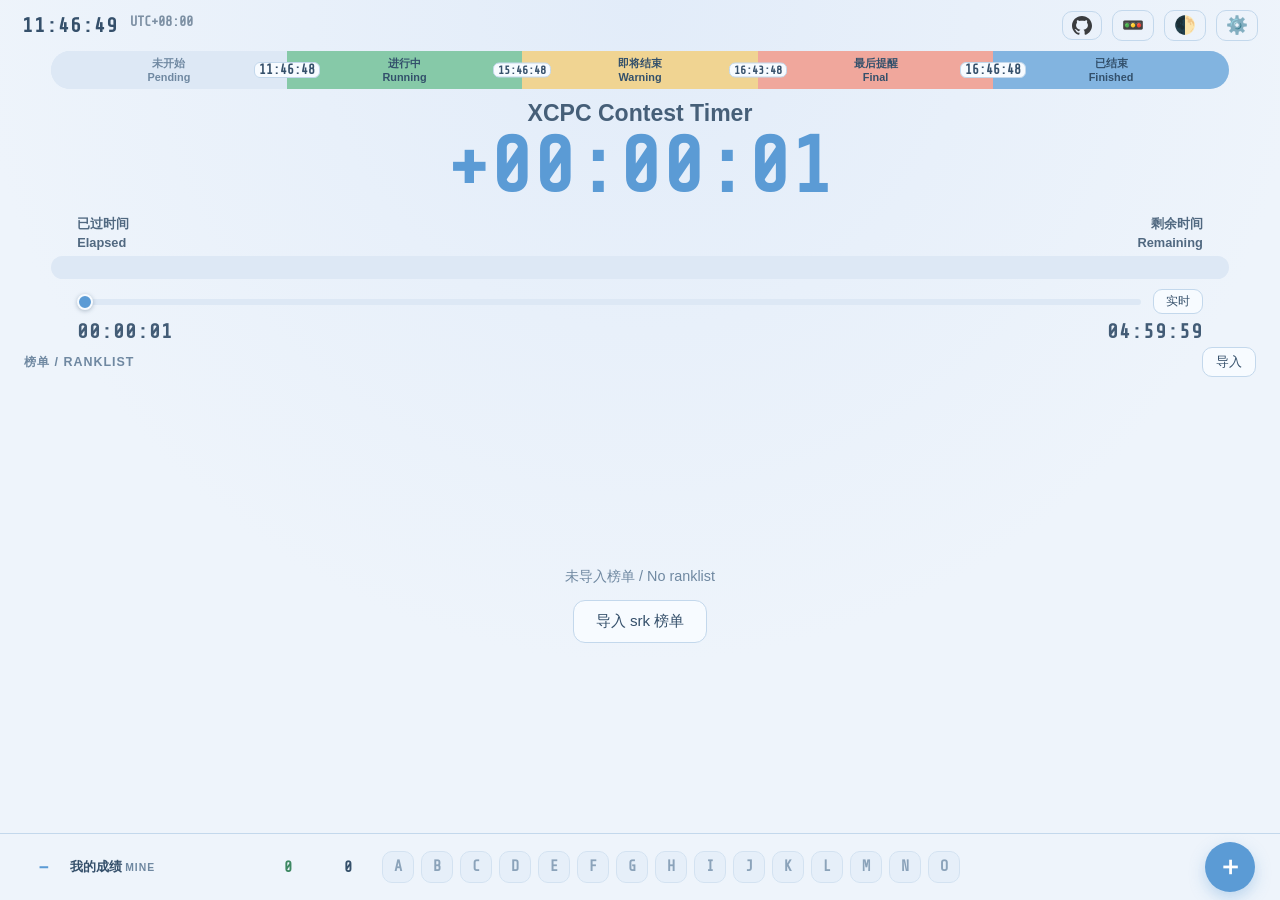
==== commit a48486e8: "feat: 比赛时长替代结束时间 + 跨浏览器时刻选择器 + 一键重置时间 - 设置去掉「结束时间」，改为「比赛时长（小时，可小数）」，下方实时显示结束时间 - 开始时间拆成日期 + 时刻；Firef" ====
--- a/index.html
+++ b/index.html
@@ -15,6 +15,18 @@
             <h2 style="margin-bottom: 5px;">设置</h2>
             <div style="text-align: center; font-size: 0.9rem; opacity: 0.9; font-weight: bold; margin-bottom: 14px; text-transform: uppercase; font-family: 'Share Tech Mono', monospace;">Settings</div>
             <div class="form-group">
+                <label class="toggle-row" for="sim-toggle">
+                    <span class="toggle-text">
+                        <span class="toggle-cn">榜单模拟</span>
+                        <span class="toggle-en">Ranklist Simulation</span>
+                    </span>
+                    <span class="toggle-switch">
+                        <input type="checkbox" id="sim-toggle" checked>
+                        <span class="toggle-track"></span>
+                    </span>
+                </label>
+            </div>
+            <div class="form-group">
                 <label for="timezone-offset">时区调整 Time Zone (UTC Offset)</label>
                 <div style="display: flex; gap: 5px;">
                     <input type="text" id="timezone-offset" placeholder="+08:00" value="+08:00" style="text-align: left; flex: 1;">
@@ -27,12 +39,36 @@
                 <input type="text" id="page-title" value="TIME">
             </div>
             <div class="form-group">
-                <label for="start-time">开始时间 Start Time</label>
-                <input type="datetime-local" id="start-time" step="1">
-            </div>
-            <div class="form-group">
-                <label for="end-time">结束时间 End Time</label>
-                <input type="datetime-local" id="end-time" step="1">
+                <label for="start-date">开始时间 Start Time</label>
+                <div style="display: flex; gap: 5px;">
+                    <input type="date" id="start-date" style="flex: 1.15; min-width: 0;" title="开始日期">
+                    <div style="position: relative; flex: 1; min-width: 0;">
+                        <input type="text" id="start-clock" style="width: 100%; padding-right: 28px;" placeholder="HH:MM:SS" title="开始时刻，可直接输入 HH:MM:SS 或 HH:MM">
+                        <button type="button" id="start-clock-pick" title="选择时刻" aria-label="选择时刻" style="position: absolute; right: 0; top: 0; height: 100%; padding: 0 8px; font-size: 0.7rem; line-height: 1; border: none; border-left: 1.5px solid var(--modal-border); border-radius: 0 10px 10px 0; background: transparent; color: var(--text-muted); transform: none;">▼</button>
+                    </div>
+                    <button type="button" id="reset-time-btn" style="padding: 0 12px; font-size: 0.9rem; flex-shrink: 0; white-space: nowrap;" title="把开始时间设为此刻，从现在开始计时">重置</button>
+                </div>
+                <div id="start-picker" class="time-picker hidden">
+                    <div class="tp-head"><span>时 H</span><span>分 M</span><span>秒 S</span></div>
+                    <div class="tp-cols">
+                        <div class="tp-col" id="tp-hour"></div>
+                        <div class="tp-col" id="tp-min"></div>
+                        <div class="tp-col" id="tp-sec"></div>
+                    </div>
+                    <button type="button" id="tp-now" class="tp-now">现在 Now</button>
+                </div>
+            </div>
+            <div class="form-group">
+                <label for="duration-hours">比赛时长 Duration</label>
+                <div style="display: flex; gap: 5px;">
+                    <div style="position: relative; flex: 1;">
+                        <input type="text" id="duration-hours" value="5" style="text-align: left; padding-right: 35px;" title="比赛时长（小时），可填小数，例如 4.5">
+                        <span style="position: absolute; right: 10px; top: 50%; transform: translateY(-50%); opacity: 0.8; font-size: 0.9rem; pointer-events: none; font-family: 'Share Tech Mono', monospace;">h</span>
+                    </div>
+                    <button type="button" id="duration-btn-down" style="padding: 0 15px; font-size: 1.5rem; flex-shrink: 0;" title="减少">-</button>
+                    <button type="button" id="duration-btn-up" style="padding: 0 15px; font-size: 1.5rem; flex-shrink: 0;" title="增加">+</button>
+                </div>
+                <div id="end-time-hint" style="margin-top: 4px; font-size: 0.78rem; color: var(--text-muted); font-family: 'Share Tech Mono', Consolas, monospace;">结束 End —</div>
             </div>
             <div class="form-group">
                 <label for="warning-ratio">提醒比例 Warning Ratio</label>
@@ -156,6 +192,11 @@
                 <div id="progress-bar-fill" class="progress-bar"></div>
             </div>
 
+            <div class="scrub-row">
+                <input type="range" id="time-scrub" class="scrub" min="0" max="100" step="1" value="0" aria-label="时间轴 / Timeline">
+                <button type="button" id="scrub-reset" class="scrub-btn" title="回到实时">实时</button>
+            </div>
+
             <div class="progress-labels-bottom">
                 <div class="left-time">
                     <span id="elapsed-time" class="time-text medium-clock">00:00:00</span>
@@ -167,12 +208,61 @@
         </div>
     </main>
 
+    <section id="ranklist" class="ranklist">
+        <div class="rl-head">
+            <div class="rl-head-left">
+                <span class="rl-label">榜单 / RANKLIST</span>
+                <span id="rl-title" class="rl-title"></span>
+            </div>
+            <div class="rl-head-actions">
+                <button id="rl-import-btn" class="rl-btn" title="导入 srk (Standard Ranklist) JSON">导入</button>
+                <button id="rl-clear-btn" class="rl-btn hidden" title="清除已导入的榜单">清空</button>
+            </div>
+        </div>
+        <div class="rl-body">
+            <div id="rl-empty" class="rl-empty">
+                <div>未导入榜单 / No ranklist</div>
+                <button id="rl-import-btn-2" class="rl-import-big">导入 srk 榜单</button>
+            </div>
+            <div id="rl-scroll" class="rl-scroll hidden">
+                <table id="rl-table" class="rl-table"></table>
+            </div>
+        </div>
+    </section>
+
     <section id="penalty-board" class="penalty-board">
-        <div id="pb-grid" class="pb-grid"></div>
-        <div class="pb-summary"><span id="pb-summary-text">0 题 · 罚时 0</span></div>
+        <div class="pb-mine">
+            <span class="pb-mine-rank" id="pb-rank" title="当前名次">—</span>
+            <span class="pb-mine-team">我的成绩 <span class="pb-mine-en">MINE</span></span>
+            <span class="pb-mine-solved" id="pb-solved" title="当前通过题数">0</span>
+            <span class="pb-mine-penalty" id="pb-penalty" title="当前罚时（分钟）">0</span>
+        </div>
+        <div class="pb-cells-wrap">
+            <div id="pb-grid" class="pb-grid"></div>
+        </div>
+        <button id="pb-add" class="pb-add" title="记录一次提交" aria-label="记录一次提交">＋</button>
     </section>
 
-    <button id="pb-add" class="pb-add" title="记录一次提交" aria-label="记录一次提交">＋</button>
+    <div id="rl-modal" class="modal hidden">
+        <div class="modal-content rl-modal-content">
+            <h2 style="margin-bottom: 4px;">导入榜单</h2>
+            <div class="rl-modal-sub">SRK · Standard Ranklist JSON</div>
+            <textarea id="rl-input" spellcheck="false" placeholder='{&#10;  "type": "general",&#10;  "version": "0.3.13",&#10;  "contest": { "title": "...", "startAt": "...", "duration": [5, "h"] },&#10;  "problems": [ { "alias": "A", "title": "..." } ],&#10;  "rows": [ { "user": { "name": "Team" }, "score": { "value": 1, "time": [79, "min"] }, "statuses": [ { "result": "AC", "time": [79, "min"], "tries": 1 } ] } ]&#10;}'></textarea>
+            <div id="rl-error" class="rl-error hidden"></div>
+            <div class="rl-file-row">
+                <button type="button" id="rl-file-btn" class="rl-btn">选择 JSON 文件</button>
+                <input type="file" id="rl-file-input" accept=".json,application/json,text/plain" hidden>
+                <span id="rl-file-note" class="rl-file-note">也可以直接把 .json 文件拖到这里</span>
+            </div>
+            <div class="rl-modal-foot">
+                <span class="rl-hint">只有已通过的题目计入罚时；缺失 score 时会按 sorter 的 ICPC 规则推算</span>
+                <div class="rl-modal-actions">
+                    <button id="rl-import-cancel" class="rl-btn">取消</button>
+                    <button id="rl-import-confirm" class="rl-btn rl-btn-primary">确认导入</button>
+                </div>
+            </div>
+        </div>
+    </div>
 
     <div id="pb-sheet" class="pb-sheet hidden">
         <div class="pb-sheet-head">
--- a/style.css
+++ b/style.css
@@ -32,6 +32,17 @@
     --idle-bg: #e6eff9;
     --idle-border: #d3e2f1;
     --idle-text: #8ba3ba;
+    --float-bg: rgba(238, 244, 251, 0.93);
+
+    /* 榜单列宽（底部“我的一行”复用同一组变量，保证列对齐） */
+    --rl-pad: 24px;
+    --rl-border: 1.5px;
+    --rl-rank-w: 36px;
+    --rl-team-w: 200px;
+    --rl-solved-w: 52px;
+    --rl-penalty-w: 68px;
+    --rl-cell-w: 38px;
+    --pb-cell-size: 32px;
 }
 
 body.dark-mode {
@@ -59,6 +70,7 @@
     --idle-bg: #1e2f3f;
     --idle-border: #2c4257;
     --idle-text: #7c93a8;
+    --float-bg: rgba(22, 35, 47, 0.92);
 }
 
 * {
@@ -185,7 +197,7 @@
 }
 
 .center-stage {
-    flex: 1 1 auto;
+    flex: 0 0 auto;
     min-height: 0;
     display: flex;
     flex-direction: column;
@@ -195,9 +207,9 @@
 }
 
 #main-title {
-    font-size: clamp(1.4rem, 2.8vw, 2.6rem);
+    font-size: clamp(1.3rem, 2.4vw, 2.2rem);
     font-weight: 600;
-    margin-bottom: 1vh;
+    margin-bottom: 0.6vh;
     text-align: center;
     color: var(--text-color);
     opacity: 0.9;
@@ -210,7 +222,7 @@
 }
 
 .display-clock {
-    font-size: min(9vw, 14vh);
+    font-size: min(7.4vw, 11.5vh);
     line-height: 1;
     color: var(--accent);
     transition: color 0.4s;
@@ -230,7 +242,7 @@
 
 .progress-section {
     width: 100%;
-    margin-top: 2vh;
+    margin-top: 1.4vh;
 }
 
 .progress-labels-top {
@@ -314,7 +326,7 @@
     width: 100%;
     height: clamp(38px, 5vh, 52px);
     background-color: var(--bar-bg);
-    margin-bottom: 2.5vh;
+    margin-bottom: 1.8vh;
     border-radius: 26px;
     overflow: hidden;
     transition: opacity 0.3s, height 0.3s, margin-bottom 0.3s, padding 0.3s;
@@ -405,40 +417,182 @@
     font-size: clamp(0.7rem, 1vw, 0.95rem);
 }
 
-/* ===== 罚时板 / Penalty board ===== */
+/* ===== 自定义时间选择器（Firefox 没有 type=time 的弹出选择器） ===== */
+.time-picker {
+    margin-top: 6px;
+    padding: 6px 8px 8px;
+    border: 1.5px solid var(--modal-border);
+    border-radius: 12px;
+    background-color: var(--bg-color);
+}
+
+.time-picker.hidden {
+    display: none;
+}
+
+.tp-head {
+    display: grid;
+    grid-template-columns: repeat(3, 1fr);
+    gap: 4px;
+    font-size: 0.65rem;
+    color: var(--text-muted);
+    text-align: center;
+    padding-bottom: 4px;
+    font-family: 'Share Tech Mono', Consolas, monospace;
+}
+
+.tp-cols {
+    display: grid;
+    grid-template-columns: repeat(3, 1fr);
+    gap: 4px;
+}
+
+.tp-col {
+    position: relative;      /* 让按钮的 offsetTop 相对本列，便于滚动定位 */
+    max-height: 132px;
+    overflow-y: auto;
+    display: flex;
+    flex-direction: column;
+    gap: 2px;
+}
+
+.tp-col button {
+    border: none;
+    background: transparent;
+    color: var(--text-color);
+    font-family: 'Share Tech Mono', Consolas, monospace;
+    font-size: 0.8rem;
+    padding: 3px 0;
+    border-radius: 6px;
+    line-height: 1.2;
+}
+
+.tp-col button:hover {
+    background-color: var(--accent-soft);
+    transform: none;
+}
+
+.tp-col button.on {
+    background-color: var(--accent);
+    border-color: var(--accent);
+    color: #ffffff;
+}
+
+.tp-now {
+    width: 100%;
+    margin-top: 6px;
+    font-size: 0.78rem;
+    padding: 5px 0;
+    border-radius: 9px;
+    border: 1.5px solid var(--modal-border);
+    background-color: var(--modal-bg);
+    color: var(--text-color);
+}
+
+/* ===== 罚时板 / Penalty board（固定在底部，与榜单列对齐的“我的一行”） ===== */
 .penalty-board {
+    position: fixed;
+    left: 0;
+    right: 0;
+    bottom: 0;
+    z-index: 900;
+    display: flex;
+    align-items: center;
+    padding: 8px calc(var(--rl-pad) + var(--rl-border));
+    background-color: var(--float-bg);
+    backdrop-filter: blur(10px);
+    border-top: 1.5px solid var(--modal-border);
+}
+
+.pb-mine {
     flex: 0 0 auto;
-    display: flex;
-    flex-direction: column;
-    align-items: center;
-    gap: 8px;
-    padding: 8px 24px 20px;
+    display: grid;
+    grid-template-columns: var(--rl-rank-w) var(--rl-team-w) var(--rl-solved-w) var(--rl-penalty-w);
+    align-items: center;
+}
+
+.pb-mine-rank,
+.pb-mine-solved,
+.pb-mine-penalty {
+    font-family: 'Share Tech Mono', Consolas, monospace;
+    font-weight: bold;
+    text-align: center;
+    font-size: 0.95rem;
+}
+
+.pb-mine-rank {
+    color: var(--accent);
+    font-size: 1.05rem;
+}
+
+.pb-mine-team {
+    font-size: 0.82rem;
+    font-weight: 600;
+    color: var(--text-color);
+    padding-left: 8px;
+    white-space: nowrap;
+    overflow: hidden;
+    text-overflow: ellipsis;
+}
+
+.pb-mine-en {
+    font-size: 0.65rem;
+    color: var(--text-muted);
+    letter-spacing: 1px;
+}
+
+.pb-mine-solved {
+    color: var(--ok-text);
+}
+
+.pb-mine-penalty {
+    color: var(--text-color);
+}
+
+.pb-cells-wrap {
+    flex: 1 1 auto;
+    min-width: 0;
+    overflow: hidden;
 }
 
 .pb-grid {
     display: flex;
     flex-wrap: wrap;
-    justify-content: center;
-    gap: 8px;
-    max-width: 100%;
+    gap: 7px;
+    justify-content: flex-start;
+}
+
+/* 有榜单时：与榜单题目列一一对齐 */
+body.has-ranklist .pb-grid {
+    display: grid;
+    grid-auto-flow: column;
+    grid-auto-columns: var(--rl-cell-w);
+    justify-content: start;
+    gap: 0;
+    flex-wrap: nowrap;
+    will-change: transform;
 }
 
 .pb-cell {
-    width: clamp(38px, 3.2vw, 50px);
-    height: clamp(38px, 3.2vw, 50px);
+    width: var(--pb-cell-size);
+    height: var(--pb-cell-size);
     padding: 0;
-    border-radius: 12px;
+    border-radius: 10px;
     border: 1.5px solid var(--idle-border);
     background-color: var(--idle-bg);
     color: var(--idle-text);
     font-family: 'Share Tech Mono', Consolas, monospace;
-    font-size: clamp(1rem, 1.2vw, 1.25rem);
+    font-size: 0.95rem;
     font-weight: bold;
     line-height: 1;
     letter-spacing: 0;
     transition: transform 0.15s, background-color 0.25s, border-color 0.25s, color 0.25s;
 }
 
+body.has-ranklist .pb-cell {
+    justify-self: center;
+}
+
 .pb-cell:hover {
     transform: translateY(-2px);
     border-color: var(--accent);
@@ -456,44 +610,34 @@
     color: var(--bad-text);
 }
 
-.pb-summary {
-    font-family: 'Share Tech Mono', Consolas, monospace;
-    font-size: 0.9rem;
-    color: var(--text-muted);
-    letter-spacing: 0.5px;
-}
-
-/* 右下角加号 / Floating add button */
+/* 加号 / Add button */
 .pb-add {
-    position: fixed;
-    right: 30px;
-    bottom: 30px;
-    width: 58px;
-    height: 58px;
+    flex: 0 0 auto;
+    width: 50px;
+    height: 50px;
     padding: 0;
     border: none;
     border-radius: 50%;
     background-color: var(--accent);
     color: #ffffff;
-    font-size: 1.8rem;
+    font-size: 1.6rem;
     font-weight: bold;
     line-height: 1;
-    box-shadow: 0 8px 20px rgba(91, 155, 213, 0.35);
-    z-index: 900;
+    box-shadow: 0 6px 16px rgba(91, 155, 213, 0.35);
     transition: transform 0.15s, box-shadow 0.2s, background-color 0.2s;
 }
 
 .pb-add:hover {
-    transform: translateY(-2px) scale(1.03);
-    box-shadow: 0 10px 24px rgba(91, 155, 213, 0.45);
+    transform: translateY(-1px) scale(1.04);
+    box-shadow: 0 8px 20px rgba(91, 155, 213, 0.45);
     border: none;
 }
 
 /* 记录面板 / Submit sheet */
 .pb-sheet {
     position: fixed;
-    right: 30px;
-    bottom: 102px;
+    right: 24px;
+    bottom: 86px;
     width: min(320px, calc(100vw - 40px));
     background-color: var(--modal-bg);
     border: 1.5px solid var(--modal-border);
@@ -673,7 +817,9 @@
     border-color: var(--accent);
 }
 
-.color-scheme-dark input[type="datetime-local"]::-webkit-calendar-picker-indicator {
+.color-scheme-dark input[type="datetime-local"]::-webkit-calendar-picker-indicator,
+.color-scheme-dark input[type="date"]::-webkit-calendar-picker-indicator,
+.color-scheme-dark input[type="time"]::-webkit-calendar-picker-indicator {
     filter: invert(1);
 }
 
@@ -728,6 +874,603 @@
     transform: translate(-50%, 0);
 }
 
+/* ===== 榜单 / Ranklist ===== */
+.ranklist {
+    flex: 1 1 auto;
+    min-height: 0;
+    display: flex;
+    flex-direction: column;
+    gap: 8px;
+    padding: 4px var(--rl-pad) 76px;
+}
+
+.rl-head {
+    flex: 0 0 auto;
+    display: flex;
+    align-items: center;
+    justify-content: space-between;
+    gap: 12px;
+}
+
+.rl-head-left {
+    display: flex;
+    align-items: baseline;
+    gap: 10px;
+    min-width: 0;
+}
+
+.rl-label {
+    font-size: 0.78rem;
+    font-weight: bold;
+    letter-spacing: 1px;
+    color: var(--text-muted);
+    white-space: nowrap;
+}
+
+.rl-title {
+    font-size: 0.95rem;
+    font-weight: 600;
+    color: var(--text-color);
+    white-space: nowrap;
+    overflow: hidden;
+    text-overflow: ellipsis;
+}
+
+.rl-head-actions {
+    display: flex;
+    gap: 8px;
+    flex-shrink: 0;
+}
+
+.rl-btn {
+    font-size: 0.82rem;
+    padding: 5px 13px;
+    border-radius: 10px;
+    border: 1.5px solid var(--modal-border);
+    background-color: var(--modal-bg);
+    color: var(--text-color);
+}
+
+.rl-btn.hidden {
+    display: none;
+}
+
+.rl-btn-primary {
+    background-color: var(--accent);
+    border-color: var(--accent);
+    color: #ffffff;
+}
+
+.rl-body {
+    flex: 1 1 auto;
+    min-height: 0;
+    display: flex;
+}
+
+.rl-empty {
+    flex: 1 1 auto;
+    display: flex;
+    flex-direction: column;
+    align-items: center;
+    justify-content: center;
+    gap: 14px;
+    color: var(--text-muted);
+    font-size: 0.9rem;
+}
+
+.rl-empty.hidden {
+    display: none;
+}
+
+.rl-import-big {
+    font-size: 0.95rem;
+    padding: 10px 22px;
+    border-radius: 12px;
+    background-color: var(--modal-bg);
+    border: 1.5px solid var(--modal-border);
+    color: var(--text-color);
+}
+
+.rl-scroll {
+    flex: 1 1 auto;
+    min-height: 0;
+    overflow: auto;
+    border: 1.5px solid var(--modal-border);
+    border-radius: 14px;
+    background-color: var(--modal-bg);
+}
+
+.rl-scroll.hidden {
+    display: none;
+}
+
+.rl-table {
+    border-collapse: separate;
+    border-spacing: 0;
+    width: 100%;
+    table-layout: fixed;
+    font-size: 0.85rem;
+}
+
+.rl-table col {
+    min-width: 0;
+}
+
+.rl-table th,
+.rl-table td {
+    padding: 5px 8px;
+    text-align: center;
+    white-space: nowrap;
+    font-weight: normal;
+}
+
+.rl-table thead th {
+    position: sticky;
+    top: 0;
+    z-index: 2;
+    background-color: var(--bar-bg);
+    color: var(--text-muted);
+    font-size: 0.76rem;
+    font-weight: bold;
+    border-bottom: 1.5px solid var(--modal-border);
+}
+
+.rl-table tbody tr:hover td {
+    background-color: var(--accent-soft);
+}
+
+.rl-table tbody td {
+    border-bottom: 1px solid var(--idle-border);
+    color: var(--text-color);
+}
+
+.rl-table tbody tr:last-child td {
+    border-bottom: none;
+}
+
+.rl-table tr.unofficial {
+    opacity: 0.55;
+}
+
+.rl-rank {
+    font-family: 'Share Tech Mono', Consolas, monospace;
+    color: var(--text-muted);
+}
+
+.rl-team {
+    text-align: left !important;
+}
+
+.rl-name {
+    display: block;
+    overflow: hidden;
+    text-overflow: ellipsis;
+    white-space: nowrap;
+    font-weight: 600;
+}
+
+.rl-org {
+    display: block;
+    font-size: 0.7rem;
+    color: var(--text-muted);
+    overflow: hidden;
+    text-overflow: ellipsis;
+    white-space: nowrap;
+}
+
+.rl-team,
+.rl-rank,
+.rl-solved,
+.rl-penalty {
+    overflow: hidden;
+}
+
+/* 通过 / 罚时 与题号区之间加一条分隔线 */
+.rl-penalty {
+    border-right: 1px solid var(--idle-border);
+}
+
+.rl-spacer {
+    width: auto !important;
+}
+
+.rl-prob-head,
+.rl-cell {
+    padding-left: 0 !important;
+    padding-right: 0 !important;
+}
+
+.rl-prob-head {
+    font-family: 'Share Tech Mono', Consolas, monospace;
+    font-size: 0.85rem;
+}
+
+.rl-cell {
+    padding-top: 4px !important;
+    padding-bottom: 4px !important;
+}
+
+.rl-chip {
+    display: inline-flex;
+    align-items: center;
+    justify-content: center;
+    width: var(--pb-cell-size);
+    height: var(--pb-cell-size);
+    padding: 0;
+    border-radius: 10px;
+    border: 1.5px solid var(--idle-border);
+    background-color: var(--idle-bg);
+    color: var(--idle-text);
+    font-family: 'Share Tech Mono', Consolas, monospace;
+    font-size: 0.85rem;
+    font-weight: bold;
+    line-height: 1;
+}
+
+.rl-cell.state-solved .rl-chip {
+    background-color: var(--ok-bg);
+    border-color: var(--ok-border);
+    color: var(--ok-text);
+}
+
+.rl-cell.state-rj .rl-chip {
+    background-color: var(--bad-bg);
+    border-color: var(--bad-border);
+    color: var(--bad-text);
+}
+
+.rl-cell.state-frozen .rl-chip {
+    background-color: var(--phase-warn);
+    border-color: var(--phase-warn);
+    color: #6d5717;
+}
+
+.rl-solved {
+    font-family: 'Share Tech Mono', Consolas, monospace;
+    font-weight: bold;
+    color: var(--ok-text);
+}
+
+.rl-penalty {
+    font-family: 'Share Tech Mono', Consolas, monospace;
+    color: var(--text-color);
+}
+
+/* ===== 导入弹框 / Import modal ===== */
+.rl-modal-content {
+    max-width: 760px;
+    width: 94%;
+    display: flex;
+    flex-direction: column;
+}
+
+.rl-modal-sub {
+    text-align: center;
+    font-size: 0.72rem;
+    letter-spacing: 1px;
+    text-transform: uppercase;
+    color: var(--text-muted);
+    font-family: 'Share Tech Mono', Consolas, monospace;
+    margin-bottom: 12px;
+}
+
+#rl-input {
+    width: 100%;
+    height: 44vh;
+    min-height: 160px;
+    padding: 12px;
+    border-radius: 12px;
+    border: 1.5px solid var(--modal-border);
+    background-color: var(--bg-color);
+    color: var(--text-color);
+    font-family: 'Share Tech Mono', Consolas, 'Courier New', monospace;
+    font-size: 0.78rem;
+    line-height: 1.45;
+    resize: vertical;
+}
+
+#rl-input:focus {
+    outline: none;
+    border-color: var(--accent);
+}
+
+.rl-error {
+    margin-top: 10px;
+    padding: 8px 12px;
+    border-radius: 10px;
+    border: 1.5px solid var(--bad-border);
+    background-color: var(--bad-bg);
+    color: var(--bad-text);
+    font-size: 0.82rem;
+    white-space: pre-wrap;
+    word-break: break-word;
+}
+
+.rl-error.hidden {
+    display: none;
+}
+
+.rl-file-row {
+    display: flex;
+    align-items: center;
+    gap: 10px;
+    margin-top: 10px;
+    flex-wrap: wrap;
+}
+
+.rl-file-note {
+    font-size: 0.75rem;
+    color: var(--text-muted);
+}
+
+.rl-file-note.loaded {
+    color: var(--accent);
+    font-weight: 600;
+}
+
+#rl-input.dragover {
+    border-color: var(--accent);
+    border-style: dashed;
+    background-color: var(--accent-soft);
+}
+
+.rl-modal-foot {
+    display: flex;
+    align-items: center;
+    justify-content: space-between;
+    gap: 12px;
+    margin-top: 14px;
+    flex-wrap: wrap;
+}
+
+.rl-hint {
+    font-size: 0.72rem;
+    color: var(--text-muted);
+    max-width: 60%;
+    line-height: 1.4;
+}
+
+.rl-modal-actions {
+    display: flex;
+    gap: 10px;
+    margin-left: auto;
+}
+
+/* ===== 榜单模拟开关 / Ranklist simulation switch ===== */
+.toggle-row {
+    display: flex !important;
+    align-items: center;
+    justify-content: space-between;
+    gap: 12px;
+    margin-bottom: 0 !important;
+    cursor: pointer;
+    user-select: none;
+}
+
+.toggle-text {
+    display: flex;
+    flex-direction: column;
+    line-height: 1.25;
+    min-width: 0;
+}
+
+.toggle-cn {
+    font-size: 0.95rem;
+    font-weight: 600;
+}
+
+.toggle-en {
+    font-size: 0.7rem;
+    color: var(--text-muted);
+    font-family: 'Share Tech Mono', Consolas, monospace;
+    letter-spacing: 0.5px;
+}
+
+.toggle-switch {
+    position: relative;
+    flex: 0 0 auto;
+    width: 46px;
+    height: 26px;
+}
+
+.toggle-switch input {
+    position: absolute;
+    inset: 0;
+    width: 100%;
+    height: 100%;
+    margin: 0;
+    padding: 0;
+    opacity: 0;
+    border: none;
+    cursor: pointer;
+    z-index: 1;
+}
+
+.toggle-track {
+    position: absolute;
+    inset: 0;
+    border-radius: 13px;
+    background-color: var(--bar-bg);
+    border: 1.5px solid var(--modal-border);
+    transition: background-color 0.2s, border-color 0.2s;
+}
+
+.toggle-track::after {
+    content: '';
+    position: absolute;
+    top: 2px;
+    left: 2px;
+    width: 18px;
+    height: 18px;
+    border-radius: 50%;
+    background-color: var(--modal-bg);
+    box-shadow: 0 1px 3px rgba(53, 80, 107, 0.3);
+    transition: transform 0.2s, background-color 0.2s;
+}
+
+.toggle-switch input:checked + .toggle-track {
+    background-color: var(--accent);
+    border-color: var(--accent);
+}
+
+.toggle-switch input:checked + .toggle-track::after {
+    transform: translateX(20px);
+    background-color: #ffffff;
+}
+
+.toggle-switch input:focus-visible + .toggle-track {
+    box-shadow: 0 0 0 3px var(--accent-soft);
+}
+
+/* 关闭榜单模拟：隐藏榜单与时间轴，计时器回到居中的整屏布局 */
+body.sim-off .ranklist,
+body.sim-off .scrub-row {
+    display: none;
+}
+
+body.sim-off .center-stage {
+    flex: 1 1 auto;
+}
+
+/* ===== 时间轴 / Timeline scrubber ===== */
+.scrub-row {
+    display: flex;
+    align-items: center;
+    gap: 12px;
+    margin-top: 10px;
+    padding: 0 26px;
+}
+
+.scrub {
+    -webkit-appearance: none;
+    appearance: none;
+    flex: 1 1 auto;
+    height: 18px;
+    background: transparent;
+    cursor: pointer;
+}
+
+.scrub::-webkit-slider-runnable-track {
+    height: 6px;
+    border-radius: 3px;
+    background-color: var(--bar-bg);
+}
+
+.scrub::-webkit-slider-thumb {
+    -webkit-appearance: none;
+    appearance: none;
+    width: 16px;
+    height: 16px;
+    margin-top: -5px;
+    border-radius: 50%;
+    background-color: var(--accent);
+    border: 2px solid var(--modal-bg);
+    box-shadow: 0 1px 4px rgba(53, 80, 107, 0.35);
+    transition: transform 0.15s;
+}
+
+.scrub:hover::-webkit-slider-thumb {
+    transform: scale(1.12);
+}
+
+.scrub::-moz-range-track {
+    height: 6px;
+    border-radius: 3px;
+    background-color: var(--bar-bg);
+}
+
+.scrub::-moz-range-thumb {
+    width: 14px;
+    height: 14px;
+    border-radius: 50%;
+    background-color: var(--accent);
+    border: 2px solid var(--modal-bg);
+}
+
+.scrub-btn {
+    flex: 0 0 auto;
+    font-size: 0.78rem;
+    padding: 3px 12px;
+    border-radius: 9px;
+    border: 1.5px solid var(--modal-border);
+    background-color: var(--modal-bg);
+    color: var(--text-color);
+}
+
+body.scrubbing .scrub-btn {
+    background-color: var(--accent);
+    border-color: var(--accent);
+    color: #ffffff;
+}
+
+body.scrubbing .progress-bar {
+    transition: none;
+}
+
+body.scrubbing .display-clock {
+    opacity: 0.85;
+}
+
+/* ===== 矮屏压缩计时区，把空间让给榜单 ===== */
+@media (max-height: 900px) {
+    header {
+        padding: 10px 22px;
+    }
+
+    .display-clock {
+        font-size: min(6vw, 9vh);
+    }
+
+    #main-title {
+        font-size: clamp(1.1rem, 1.8vw, 1.6rem);
+        margin-bottom: 0.4vh;
+    }
+
+    .legend-container {
+        height: clamp(30px, 4.2vh, 44px);
+        margin-bottom: 1.2vh;
+    }
+
+    .legend-marker {
+        font-size: 0.72rem;
+        padding: 0 4px;
+    }
+
+    #marker-1,
+    #marker-4 {
+        font-size: 0.8rem;
+    }
+
+    .progress-section {
+        margin-top: 1vh;
+    }
+
+    .progress-labels-top {
+        margin-bottom: 6px;
+    }
+
+    .progress-labels-bottom {
+        margin-top: 6px;
+    }
+
+    .progress-bar-container {
+        height: clamp(18px, 2.6vh, 30px);
+    }
+
+    .medium-clock {
+        font-size: clamp(1rem, 1.6vw, 1.5rem);
+    }
+
+    .label {
+        font-size: clamp(0.75rem, 1vw, 1rem);
+    }
+
+    .cn,
+    .en {
+        font-size: clamp(0.6rem, 0.85vw, 0.85rem);
+    }
+}
+
 /* ===== 小屏适配 / Small screens ===== */
 @media (max-width: 900px) {
     .medium-clock {
@@ -742,23 +1485,48 @@
         font-size: min(13vw, 11vh);
     }
 
-    .pb-cell {
-        width: 34px;
-        height: 34px;
-        border-radius: 9px;
-        font-size: 0.95rem;
-    }
-
     .pb-add {
-        right: 18px;
-        bottom: 18px;
-        width: 52px;
-        height: 52px;
+        width: 42px;
+        height: 42px;
+        font-size: 1.35rem;
+    }
+
+    .pb-mine-team {
+        font-size: 0.72rem;
+    }
+
+    .pb-mine-en {
+        display: none;
     }
 
     .pb-sheet {
-        right: 18px;
-        bottom: 82px;
+        right: 14px;
+        bottom: 72px;
+    }
+
+    .scrub-row {
+        padding: 0 12px;
+    }
+}
+
+@media (max-width: 760px) {
+    /* 窄屏时缩窄“我的一行”，但左右仍需与榜单列保持一致 */
+    :root {
+        --rl-rank-w: 30px;
+        --rl-team-w: 120px;
+        --rl-solved-w: 44px;
+        --rl-penalty-w: 56px;
+        --rl-cell-w: 34px;
+        --pb-cell-size: 28px;
+        --rl-pad: 12px;
+    }
+
+    .ranklist {
+        padding: 0 var(--rl-pad) 72px;
+    }
+
+    .pb-mine-team {
+        font-size: 0.68rem;
     }
 }
 
